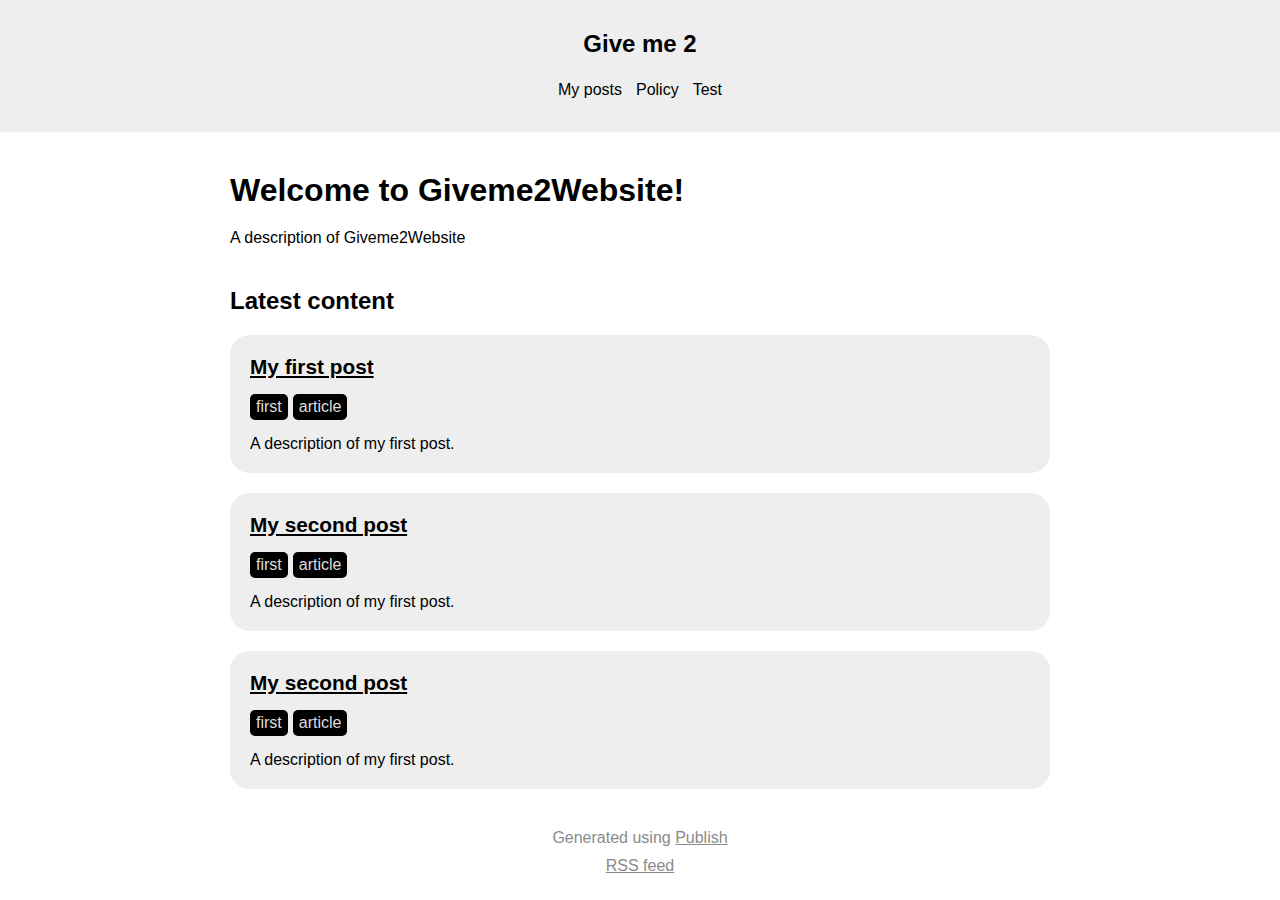
==== index.html @ d3bb1ab4 "Publish deploy 2020-11-22 15:29" ====
<!DOCTYPE html><html lang="en"><head><meta charset="UTF-8"/><meta name="og:site_name" content="Give me 2"/><link rel="canonical" href="https://amartinezmes.github.io/giveme2-website-public/"/><meta name="twitter:url" content="https://amartinezmes.github.io/giveme2-website-public/"/><meta name="og:url" content="https://amartinezmes.github.io/giveme2-website-public/"/><title>Welcome to Giveme2Website! | Give me 2</title><meta name="twitter:title" content="Welcome to Giveme2Website! | Give me 2"/><meta name="og:title" content="Welcome to Giveme2Website! | Give me 2"/><meta name="description" content="A description of Giveme2Website"/><meta name="twitter:description" content="A description of Giveme2Website"/><meta name="og:description" content="A description of Giveme2Website"/><meta name="twitter:card" content="summary"/><link rel="stylesheet" href="/styles.css" type="text/css"/><meta name="viewport" content="width=device-width, initial-scale=1.0"/><link rel="shortcut icon" href="/images/favicon.png" type="image/png"/><link rel="alternate" href="/feed.rss" type="application/rss+xml" title="Subscribe to Give me 2"/></head><body><header><div class="wrapper"><a class="site-name" href="/">Give me 2</a><nav><ul><li><a href="/posts">My posts</a></li><li><a href="/policy">Policy</a></li><li><a href="/test">Test</a></li></ul></nav></div></header><div class="wrapper"><h1>Welcome to Giveme2Website!</h1><p class="description">A description of Giveme2Website</p><h2>Latest content</h2><ul class="item-list"><li><article><h1><a href="/posts/first-post">My first post</a></h1><ul class="tag-list"><li><a href="/tags/first">first</a></li><li><a href="/tags/article">article</a></li></ul><p>A description of my first post.</p></article></li><li><article><h1><a href="/posts/second-post">My second post</a></h1><ul class="tag-list"><li><a href="/tags/first">first</a></li><li><a href="/tags/article">article</a></li></ul><p>A description of my first post.</p></article></li><li><article><h1><a href="/policy/third-post">My second post</a></h1><ul class="tag-list"><li><a href="/tags/first">first</a></li><li><a href="/tags/article">article</a></li></ul><p>A description of my first post.</p></article></li></ul></div><footer><p>Generated using <a href="https://github.com/johnsundell/publish">Publish</a></p><p><a href="/feed.rss">RSS feed</a></p></footer></body></html>
---- styles.css ----
/**
*  Publish Foundation theme
*  Copyright (c) John Sundell 2019
*  MIT license, see LICENSE file for details
*/

* {
    margin: 0;
    padding: 0;
    box-sizing: border-box;
}

body {
    background: #fff;
    color: #000;
    font-family: Helvetica, Arial;
    text-align: center;
}

.wrapper {
    max-width: 900px;
    margin-left: auto;
    margin-right: auto;
    padding: 40px;
    text-align: left;
}

header {
    background-color: #eee;
}

header .wrapper {
    padding-top: 30px;
    padding-bottom: 30px;
    text-align: center;
}

header a {
    text-decoration: none;
}

header .site-name {
    font-size: 1.5em;
    color: #000;
    font-weight: bold;
}

nav {
    margin-top: 20px;
}

nav li {
    display: inline-block;
    margin: 0 7px;
    line-height: 1.5em;
}

nav li a.selected {
    text-decoration: underline;
}

h1 {
    margin-bottom: 20px;
    font-size: 2em;
}

h2 {
    margin: 20px 0;
}

p {
    margin-bottom: 10px;
}

a {
    color: inherit;
}

.description {
    margin-bottom: 40px;
}

.item-list > li {
    display: block;
    padding: 20px;
    border-radius: 20px;
    background-color: #eee;
    margin-bottom: 20px;
}

.item-list > li:last-child {
    margin-bottom: 0;
}

.item-list h1 {
    margin-bottom: 15px;
    font-size: 1.3em;
}

.item-list p {
    margin-bottom: 0;
}

.tag-list {
    margin-bottom: 15px;
}

.tag-list li,
.tag {
    display: inline-block;
    background-color: #000;
    color: #ddd;
    padding: 4px 6px;
    border-radius: 5px;
    margin-right: 5px;
}

.tag-list a,
.tag a {
    text-decoration: none;
}

.item-page .tag-list {
    display: inline-block;
}

.content {
    margin-bottom: 40px;
}

.browse-all {
    display: block;
    margin-bottom: 30px;
}

.all-tags li {
    font-size: 1.4em;
    margin-right: 10px;
    padding: 6px 10px;
}

footer {
    color: #8a8a8a;
}

@media (prefers-color-scheme: dark) {
    body {
        background-color: #222;
    }

    body,
    header .site-name {
        color: #ddd;
    }

    .item-list > li {
        background-color: #333;
    }

    header {
        background-color: #000;
    }
}

@media(max-width: 600px) {
    .wrapper {
        padding: 40px 20px;
    }
}
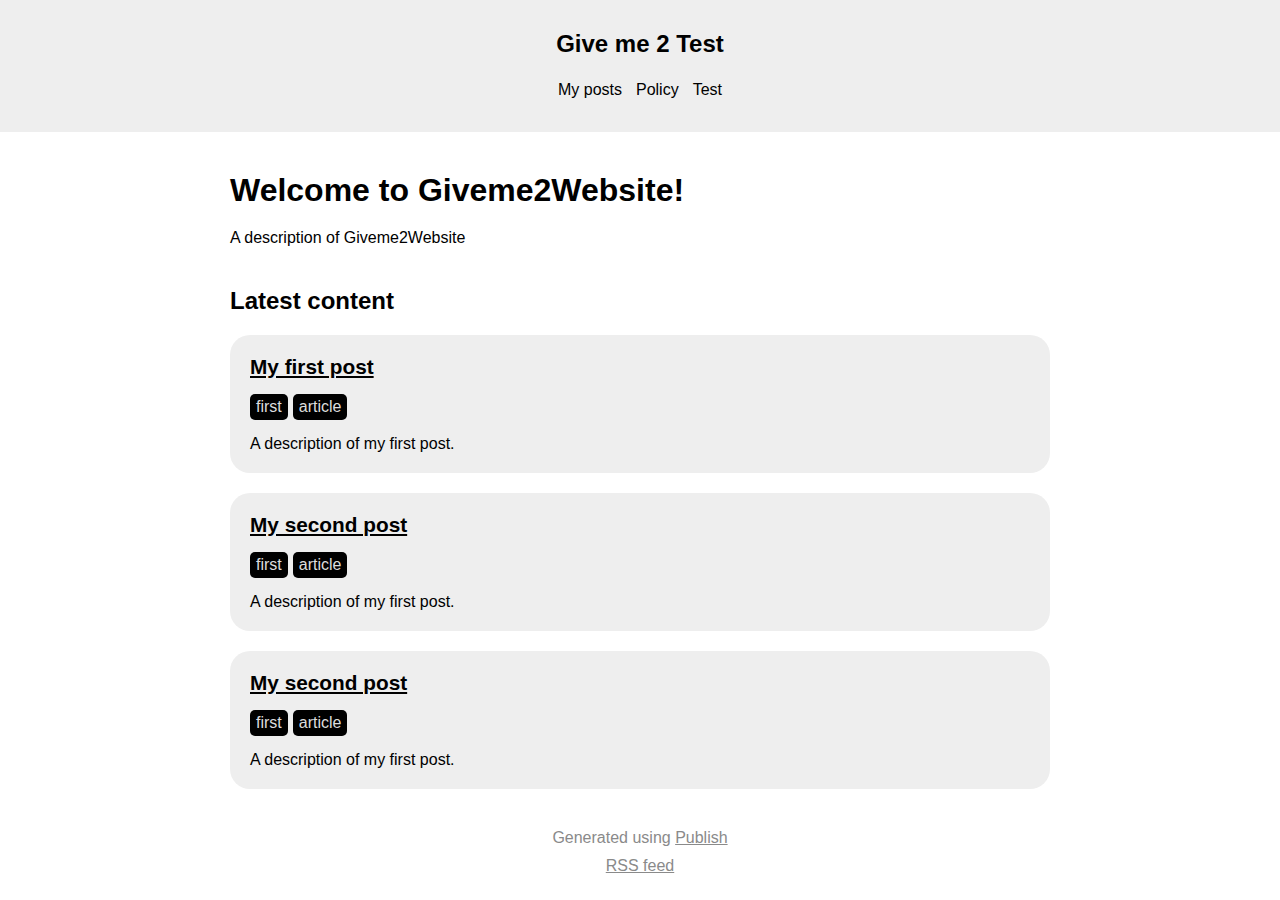
==== commit 03ad72dc: "Publish deploy 2020-11-22 15:52" ====
--- a/index.html
+++ b/index.html
@@ -1 +1 @@
-<!DOCTYPE html><html lang="en"><head><meta charset="UTF-8"/><meta name="og:site_name" content="Give me 2"/><link rel="canonical" href="https://amartinezmes.github.io/giveme2-website-public/"/><meta name="twitter:url" content="https://amartinezmes.github.io/giveme2-website-public/"/><meta name="og:url" content="https://amartinezmes.github.io/giveme2-website-public/"/><title>Welcome to Giveme2Website! | Give me 2</title><meta name="twitter:title" content="Welcome to Giveme2Website! | Give me 2"/><meta name="og:title" content="Welcome to Giveme2Website! | Give me 2"/><meta name="description" content="A description of Giveme2Website"/><meta name="twitter:description" content="A description of Giveme2Website"/><meta name="og:description" content="A description of Giveme2Website"/><meta name="twitter:card" content="summary"/><link rel="stylesheet" href="/styles.css" type="text/css"/><meta name="viewport" content="width=device-width, initial-scale=1.0"/><link rel="shortcut icon" href="/images/favicon.png" type="image/png"/><link rel="alternate" href="/feed.rss" type="application/rss+xml" title="Subscribe to Give me 2"/></head><body><header><div class="wrapper"><a class="site-name" href="/">Give me 2</a><nav><ul><li><a href="/posts">My posts</a></li><li><a href="/policy">Policy</a></li><li><a href="/test">Test</a></li></ul></nav></div></header><div class="wrapper"><h1>Welcome to Giveme2Website!</h1><p class="description">A description of Giveme2Website</p><h2>Latest content</h2><ul class="item-list"><li><article><h1><a href="/posts/first-post">My first post</a></h1><ul class="tag-list"><li><a href="/tags/first">first</a></li><li><a href="/tags/article">article</a></li></ul><p>A description of my first post.</p></article></li><li><article><h1><a href="/posts/second-post">My second post</a></h1><ul class="tag-list"><li><a href="/tags/first">first</a></li><li><a href="/tags/article">article</a></li></ul><p>A description of my first post.</p></article></li><li><article><h1><a href="/policy/third-post">My second post</a></h1><ul class="tag-list"><li><a href="/tags/first">first</a></li><li><a href="/tags/article">article</a></li></ul><p>A description of my first post.</p></article></li></ul></div><footer><p>Generated using <a href="https://github.com/johnsundell/publish">Publish</a></p><p><a href="/feed.rss">RSS feed</a></p></footer></body></html>+<!DOCTYPE html><html lang="en"><head><meta charset="UTF-8"/><meta name="og:site_name" content="Give me 2 Test"/><link rel="canonical" href="https://amartinezmes.github.io/giveme2-website-public/"/><meta name="twitter:url" content="https://amartinezmes.github.io/giveme2-website-public/"/><meta name="og:url" content="https://amartinezmes.github.io/giveme2-website-public/"/><title>Welcome to Giveme2Website! | Give me 2 Test</title><meta name="twitter:title" content="Welcome to Giveme2Website! | Give me 2 Test"/><meta name="og:title" content="Welcome to Giveme2Website! | Give me 2 Test"/><meta name="description" content="A description of Giveme2Website"/><meta name="twitter:description" content="A description of Giveme2Website"/><meta name="og:description" content="A description of Giveme2Website"/><meta name="twitter:card" content="summary"/><link rel="stylesheet" href="/styles.css" type="text/css"/><meta name="viewport" content="width=device-width, initial-scale=1.0"/><link rel="shortcut icon" href="/images/favicon.png" type="image/png"/><link rel="alternate" href="/feed.rss" type="application/rss+xml" title="Subscribe to Give me 2 Test"/></head><body><header><div class="wrapper"><a class="site-name" href="/">Give me 2 Test</a><nav><ul><li><a href="/posts">My posts</a></li><li><a href="/policy">Policy</a></li><li><a href="/test">Test</a></li></ul></nav></div></header><div class="wrapper"><h1>Welcome to Giveme2Website!</h1><p class="description">A description of Giveme2Website</p><h2>Latest content</h2><ul class="item-list"><li><article><h1><a href="/posts/first-post">My first post</a></h1><ul class="tag-list"><li><a href="/tags/first">first</a></li><li><a href="/tags/article">article</a></li></ul><p>A description of my first post.</p></article></li><li><article><h1><a href="/posts/second-post">My second post</a></h1><ul class="tag-list"><li><a href="/tags/first">first</a></li><li><a href="/tags/article">article</a></li></ul><p>A description of my first post.</p></article></li><li><article><h1><a href="/policy/third-post">My second post</a></h1><ul class="tag-list"><li><a href="/tags/first">first</a></li><li><a href="/tags/article">article</a></li></ul><p>A description of my first post.</p></article></li></ul></div><footer><p>Generated using <a href="https://github.com/johnsundell/publish">Publish</a></p><p><a href="/feed.rss">RSS feed</a></p></footer></body></html>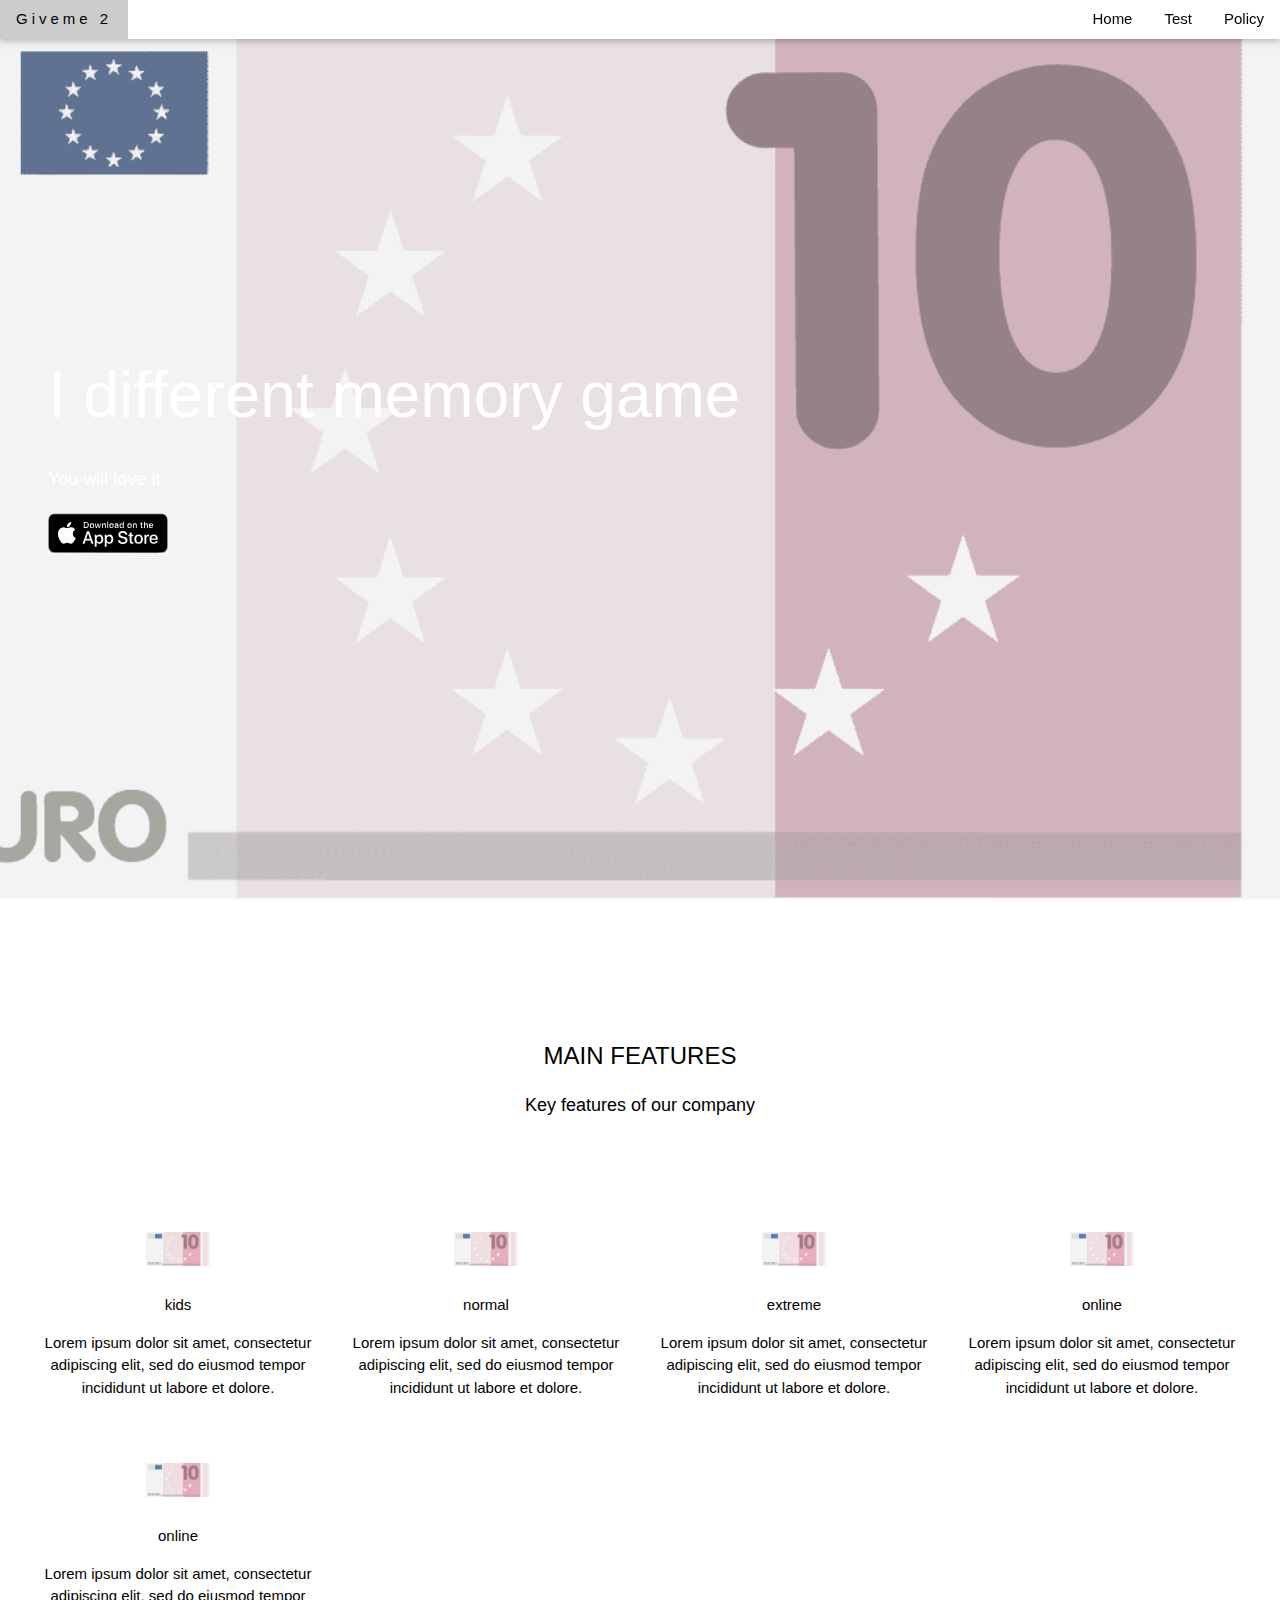
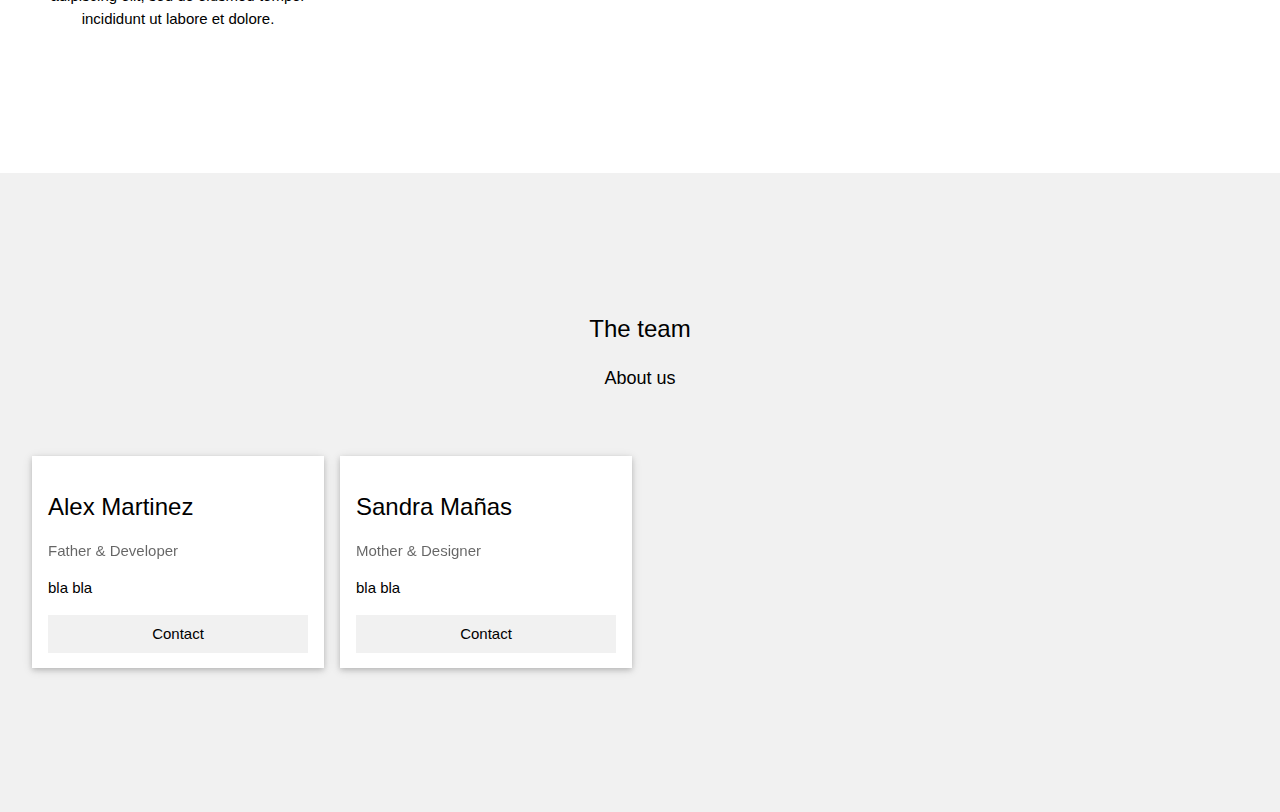
==== commit 7dbc9a2f: "Publish deploy 2021-02-10 21:54" ====
--- a/index.html
+++ b/index.html
@@ -1 +1,24 @@
-<!DOCTYPE html><html lang="en"><head><meta charset="UTF-8"/><meta name="og:site_name" content="Give me 2 Test"/><link rel="canonical" href="https://amartinezmes.github.io/giveme2-website-public/"/><meta name="twitter:url" content="https://amartinezmes.github.io/giveme2-website-public/"/><meta name="og:url" content="https://amartinezmes.github.io/giveme2-website-public/"/><title>Welcome to Giveme2Website! | Give me 2 Test</title><meta name="twitter:title" content="Welcome to Giveme2Website! | Give me 2 Test"/><meta name="og:title" content="Welcome to Giveme2Website! | Give me 2 Test"/><meta name="description" content="A description of Giveme2Website"/><meta name="twitter:description" content="A description of Giveme2Website"/><meta name="og:description" content="A description of Giveme2Website"/><meta name="twitter:card" content="summary"/><link rel="stylesheet" href="/styles.css" type="text/css"/><meta name="viewport" content="width=device-width, initial-scale=1.0"/><link rel="shortcut icon" href="/images/favicon.png" type="image/png"/><link rel="alternate" href="/feed.rss" type="application/rss+xml" title="Subscribe to Give me 2 Test"/></head><body><header><div class="wrapper"><a class="site-name" href="/">Give me 2 Test</a><nav><ul><li><a href="/posts">My posts</a></li><li><a href="/policy">Policy</a></li><li><a href="/test">Test</a></li></ul></nav></div></header><div class="wrapper"><h1>Welcome to Giveme2Website!</h1><p class="description">A description of Giveme2Website</p><h2>Latest content</h2><ul class="item-list"><li><article><h1><a href="/posts/first-post">My first post</a></h1><ul class="tag-list"><li><a href="/tags/first">first</a></li><li><a href="/tags/article">article</a></li></ul><p>A description of my first post.</p></article></li><li><article><h1><a href="/posts/second-post">My second post</a></h1><ul class="tag-list"><li><a href="/tags/first">first</a></li><li><a href="/tags/article">article</a></li></ul><p>A description of my first post.</p></article></li><li><article><h1><a href="/policy/third-post">My second post</a></h1><ul class="tag-list"><li><a href="/tags/first">first</a></li><li><a href="/tags/article">article</a></li></ul><p>A description of my first post.</p></article></li></ul></div><footer><p>Generated using <a href="https://github.com/johnsundell/publish">Publish</a></p><p><a href="/feed.rss">RSS feed</a></p></footer></body></html>+<!DOCTYPE html><html lang="en"><head><meta charset="UTF-8"/><meta name="og:site_name" content="Giveme 2"/><link rel="canonical" href="www.giveme2game.com"/><meta name="twitter:url" content="www.giveme2game.com"/><meta name="og:url" content="www.giveme2game.com"/><title>Welcome to Giveme2Website! | Giveme 2</title><meta name="twitter:title" content="Welcome to Giveme2Website! | Giveme 2"/><meta name="og:title" content="Welcome to Giveme2Website! | Giveme 2"/><meta name="description" content="A description of Giveme2Website"/><meta name="twitter:description" content="A description of Giveme2Website"/><meta name="og:description" content="A description of Giveme2Website"/><meta name="twitter:card" content="summary"/><link rel="stylesheet" href="/styles.css" type="text/css"/><meta name="viewport" content="width=device-width, initial-scale=1.0"/><link rel="shortcut icon" href="/images/favicon.png" type="image/png"/><link rel="alternate" href="/feed.rss" type="application/rss+xml" title="Subscribe to Giveme 2"/></head><body><div class="w3-top"><div class="w3-bar w3-white w3-card" id="myNavbar"><a class="w3-bar-item w3-button w3-wide" href="/">Giveme 2</a><div class="w3-right w3-hide-small"><a class="w3-bar-item w3-button" href="/home">Home</a><a class="w3-bar-item w3-button" href="/test">Test</a><a class="w3-bar-item w3-button" href="/policy">Policy</a></div><a class="w3-bar-item w3-button w3-right w3-hide-large w3-hide-medium" href="javascript:void(0)" onclick="w3_open()"><img src="/BILLETE_10.png" width="64"/></a></div></div><nav class="w3-sidebar w3-bar-block w3-black w3-card w3-animate-left w3-hide-medium w3-hide-large" id="mySidebar" style="display: none;"><a class="w3-bar-item w3-button w3-large w3-padding-16" href="javascript:void(0)" onclick="w3_close()">Close ×</a><a class="w3-bar-item w3-button" href="/home" onclick="w3_close()">Home</a><a class="w3-bar-item w3-button" href="/test" onclick="w3_close()">Test</a><a class="w3-bar-item w3-button" href="/policy" onclick="w3_close()">Policy</a></nav><!DOCTYPE html><html><body><header class="bgimg-1 w3-display-container w3-grayscale-min" id="home"><div class="w3-display-left w3-text-white" style="padding:48px"><span class="w3-jumbo w3-hide-small">I different memory game</span><br/><span class="w3-xxlarge w3-hide-large w3-hide-medium">I different memory game</span><br/><span class="w3-large">You will love it</span><br/><div style="padding-top:20px"><a href="https://apps.apple.com/us/app/giveme2/id1324286878"><img src="/AppStore.svg"/></a></div></div></header><div class="w3-container" id="about" style="padding:128px 16px"><h3 class="w3-center">MAIN FEATURES</h3><p class="w3-center w3-large">Key features of our company</p><div class="w3-row-padding w3-center" style="margin-top:64px"><div class="w3-quarter"><img src="/BILLETE_10.png" width="64"/><i class="fa w3-margin-bottom w3-jumbo"></i><p class="large">kids</p><p>Lorem ipsum dolor sit amet, consectetur adipiscing elit, sed do eiusmod tempor incididunt ut labore et dolore.</p></div><div class="w3-quarter"><img src="/BILLETE_10.png" width="64"/><i class="fa w3-margin-bottom w3-jumbo"></i><p class="large">normal</p><p>Lorem ipsum dolor sit amet, consectetur adipiscing elit, sed do eiusmod tempor incididunt ut labore et dolore.</p></div><div class="w3-quarter"><img src="/BILLETE_10.png" width="64"/><i class="fa w3-margin-bottom w3-jumbo"></i><p class="large">extreme</p><p>Lorem ipsum dolor sit amet, consectetur adipiscing elit, sed do eiusmod tempor incididunt ut labore et dolore.</p></div><div class="w3-quarter"><img src="/BILLETE_10.png" width="64"/><i class="fa w3-margin-bottom w3-jumbo"></i><p class="large">online</p><p>Lorem ipsum dolor sit amet, consectetur adipiscing elit, sed do eiusmod tempor incididunt ut labore et dolore.</p></div><div class="w3-quarter"><img src="/BILLETE_10.png" width="64"/><i class="fa w3-margin-bottom w3-jumbo"></i><p class="large">online</p><p>Lorem ipsum dolor sit amet, consectetur adipiscing elit, sed do eiusmod tempor incididunt ut labore et dolore.</p></div></div></div><div class="w3-container w3-light-grey" id="team" style="padding:128px 16px"><h3 class="w3-center">The team</h3><p class="w3-center w3-large">About us</p><div class="w3-row-padding" style="margin-top:64px"><div class="w3-col l3 m6 w3-margin-bottom"><div class="w3-card" style="background-color: white"><img/><div class="w3-container"><h3>Alex Martinez</h3><p class="w3-opacity">Father &amp; Developer</p><p>bla bla</p><p><button class="w3-button w3-light-grey w3-block"><i class="fa fa-envelope"></i>Contact</button></p></div></div></div><div class="w3-col l3 m6 w3-margin-bottom"><div class="w3-card" style="background-color: white"><img/><div class="w3-container"><h3>Sandra Mañas</h3><p class="w3-opacity">Mother &amp; Designer</p><p>bla bla</p><p><button class="w3-button w3-light-grey w3-block"><i class="fa fa-envelope"></i>Contact</button></p></div></div></div></div></div></body></html><script>// Modal Image Gallery
+function onClick(element) {
+  document.getElementById("img01").src = element.src;
+  document.getElementById("modal01").style.display = "block";
+  var captionText = document.getElementById("caption");
+  captionText.innerHTML = element.alt;
+}
+
+
+// Toggle between showing and hiding the sidebar when clicking the menu icon
+var mySidebar = document.getElementById("mySidebar");
+
+function w3_open() {
+  if (mySidebar.style.display === 'block') {
+    mySidebar.style.display = 'none';
+  } else {
+    mySidebar.style.display = 'block';
+  }
+}
+
+// Close the sidebar with the close button
+function w3_close() {
+    mySidebar.style.display = "none";
+}</script></body></html>--- a/styles.css
+++ b/styles.css
@@ -1,169 +1,252 @@
-/**
-*  Publish Foundation theme
-*  Copyright (c) John Sundell 2019
-*  MIT license, see LICENSE file for details
-*/
-
-* {
-    margin: 0;
-    padding: 0;
-    box-sizing: border-box;
+﻿/* W3.CSS 4.14 November 2020 by Jan Egil and Borge Refsnes */
+body,h1,h2,h3,h4,h5,h6 {font-family: "Raleway", sans-serif}
+
+body, html {
+    height: 100%;
+    line-height: 1.8;
 }
 
-body {
-    background: #fff;
-    color: #000;
-    font-family: Helvetica, Arial;
-    text-align: center;
+.bgimg-1 {
+    background-position: center;
+    background-size: cover;
+    background-image: url("/BILLETE_10.png");
+    min-height: 100%;
 }
 
-.wrapper {
-    max-width: 900px;
-    margin-left: auto;
-    margin-right: auto;
-    padding: 40px;
-    text-align: left;
+.w3-bar .w3-button {
+    padding: 16px;
 }
 
-header {
-    background-color: #eee;
-}
-
-header .wrapper {
-    padding-top: 30px;
-    padding-bottom: 30px;
-    text-align: center;
-}
-
-header a {
-    text-decoration: none;
-}
-
-header .site-name {
-    font-size: 1.5em;
-    color: #000;
-    font-weight: bold;
-}
-
-nav {
-    margin-top: 20px;
-}
-
-nav li {
-    display: inline-block;
-    margin: 0 7px;
-    line-height: 1.5em;
-}
-
-nav li a.selected {
-    text-decoration: underline;
-}
-
-h1 {
-    margin-bottom: 20px;
-    font-size: 2em;
-}
-
-h2 {
-    margin: 20px 0;
-}
-
-p {
-    margin-bottom: 10px;
-}
-
-a {
-    color: inherit;
-}
-
-.description {
-    margin-bottom: 40px;
-}
-
-.item-list > li {
-    display: block;
-    padding: 20px;
-    border-radius: 20px;
-    background-color: #eee;
-    margin-bottom: 20px;
-}
-
-.item-list > li:last-child {
-    margin-bottom: 0;
-}
-
-.item-list h1 {
-    margin-bottom: 15px;
-    font-size: 1.3em;
-}
-
-.item-list p {
-    margin-bottom: 0;
-}
-
-.tag-list {
-    margin-bottom: 15px;
-}
-
-.tag-list li,
-.tag {
-    display: inline-block;
-    background-color: #000;
-    color: #ddd;
-    padding: 4px 6px;
-    border-radius: 5px;
-    margin-right: 5px;
-}
-
-.tag-list a,
-.tag a {
-    text-decoration: none;
-}
-
-.item-page .tag-list {
-    display: inline-block;
-}
-
-.content {
-    margin-bottom: 40px;
-}
-
-.browse-all {
-    display: block;
-    margin-bottom: 30px;
-}
-
-.all-tags li {
-    font-size: 1.4em;
-    margin-right: 10px;
-    padding: 6px 10px;
-}
-
-footer {
-    color: #8a8a8a;
-}
-
-@media (prefers-color-scheme: dark) {
-    body {
-        background-color: #222;
-    }
-
-    body,
-    header .site-name {
-        color: #ddd;
-    }
-
-    .item-list > li {
-        background-color: #333;
-    }
-
-    header {
-        background-color: #000;
-    }
-}
-
-@media(max-width: 600px) {
-    .wrapper {
-        padding: 40px 20px;
-    }
-}
+html{box-sizing:border-box}*,*:before,*:after{box-sizing:inherit}
+/* Extract from normalize.css by Nicolas Gallagher and Jonathan Neal git.io/normalize */
+html{-ms-text-size-adjust:100%;-webkit-text-size-adjust:100%}body{margin:0}
+article,aside,details,figcaption,figure,footer,header,main,menu,nav,section{display:block}summary{display:list-item}
+audio,canvas,progress,video{display:inline-block}progress{vertical-align:baseline}
+audio:not([controls]){display:none;height:0}[hidden],template{display:none}
+a{background-color:transparent}a:active,a:hover{outline-width:0}
+abbr[title]{border-bottom:none;text-decoration:underline;text-decoration:underline dotted}
+b,strong{font-weight:bolder}dfn{font-style:italic}mark{background:#ff0;color:#000}
+small{font-size:80%}sub,sup{font-size:75%;line-height:0;position:relative;vertical-align:baseline}
+sub{bottom:-0.25em}sup{top:-0.5em}figure{margin:1em 40px}img{border-style:none}
+code,kbd,pre,samp{font-family:monospace,monospace;font-size:1em}hr{box-sizing:content-box;height:0;overflow:visible}
+button,input,select,textarea,optgroup{font:inherit;margin:0}optgroup{font-weight:bold}
+button,input{overflow:visible}button,select{text-transform:none}
+button,[type=button],[type=reset],[type=submit]{-webkit-appearance:button}
+button::-moz-focus-inner,[type=button]::-moz-focus-inner,[type=reset]::-moz-focus-inner,[type=submit]::-moz-focus-inner{border-style:none;padding:0}
+button:-moz-focusring,[type=button]:-moz-focusring,[type=reset]:-moz-focusring,[type=submit]:-moz-focusring{outline:1px dotted ButtonText}
+fieldset{border:1px solid #c0c0c0;margin:0 2px;padding:.35em .625em .75em}
+legend{color:inherit;display:table;max-width:100%;padding:0;white-space:normal}textarea{overflow:auto}
+[type=checkbox],[type=radio]{padding:0}
+[type=number]::-webkit-inner-spin-button,[type=number]::-webkit-outer-spin-button{height:auto}
+[type=search]{-webkit-appearance:textfield;outline-offset:-2px}
+[type=search]::-webkit-search-decoration{-webkit-appearance:none}
+::-webkit-file-upload-button{-webkit-appearance:button;font:inherit}
+/* End extract */
+html,body{font-family:Verdana,sans-serif;font-size:15px;line-height:1.5}html{overflow-x:hidden}
+h1{font-size:36px}h2{font-size:30px}h3{font-size:24px}h4{font-size:20px}h5{font-size:18px}h6{font-size:16px}.w3-serif{font-family:serif}
+h1,h2,h3,h4,h5,h6{font-family:"Segoe UI",Arial,sans-serif;font-weight:400;margin:10px 0}.w3-wide{letter-spacing:4px}
+hr{border:0;border-top:1px solid #eee;margin:20px 0}
+.w3-image{max-width:100%;height:auto}img{vertical-align:middle}a{color:inherit}
+.w3-table,.w3-table-all{border-collapse:collapse;border-spacing:0;width:100%;display:table}.w3-table-all{border:1px solid #ccc}
+.w3-bordered tr,.w3-table-all tr{border-bottom:1px solid #ddd}.w3-striped tbody tr:nth-child(even){background-color:#f1f1f1}
+.w3-table-all tr:nth-child(odd){background-color:#fff}.w3-table-all tr:nth-child(even){background-color:#f1f1f1}
+.w3-hoverable tbody tr:hover,.w3-ul.w3-hoverable li:hover{background-color:#ccc}.w3-centered tr th,.w3-centered tr td{text-align:center}
+.w3-table td,.w3-table th,.w3-table-all td,.w3-table-all th{padding:8px 8px;display:table-cell;text-align:left;vertical-align:top}
+.w3-table th:first-child,.w3-table td:first-child,.w3-table-all th:first-child,.w3-table-all td:first-child{padding-left:16px}
+.w3-btn,.w3-button{border:none;display:inline-block;padding:8px 16px;vertical-align:middle;overflow:hidden;text-decoration:none;color:inherit;background-color:inherit;text-align:center;cursor:pointer;white-space:nowrap}
+.w3-btn:hover{box-shadow:0 8px 16px 0 rgba(0,0,0,0.2),0 6px 20px 0 rgba(0,0,0,0.19)}
+.w3-btn,.w3-button{-webkit-touch-callout:none;-webkit-user-select:none;-khtml-user-select:none;-moz-user-select:none;-ms-user-select:none;user-select:none}   
+.w3-disabled,.w3-btn:disabled,.w3-button:disabled{cursor:not-allowed;opacity:0.3}.w3-disabled *,:disabled *{pointer-events:none}
+.w3-btn.w3-disabled:hover,.w3-btn:disabled:hover{box-shadow:none}
+.w3-badge,.w3-tag{background-color:#000;color:#fff;display:inline-block;padding-left:8px;padding-right:8px;text-align:center}.w3-badge{border-radius:50%}
+.w3-ul{list-style-type:none;padding:0;margin:0}.w3-ul li{padding:8px 16px;border-bottom:1px solid #ddd}.w3-ul li:last-child{border-bottom:none}
+.w3-tooltip,.w3-display-container{position:relative}.w3-tooltip .w3-text{display:none}.w3-tooltip:hover .w3-text{display:inline-block}
+.w3-ripple:active{opacity:0.5}.w3-ripple{transition:opacity 0s}
+.w3-input{padding:8px;display:block;border:none;border-bottom:1px solid #ccc;width:100%}
+.w3-select{padding:9px 0;width:100%;border:none;border-bottom:1px solid #ccc}
+.w3-dropdown-click,.w3-dropdown-hover{position:relative;display:inline-block;cursor:pointer}
+.w3-dropdown-hover:hover .w3-dropdown-content{display:block}
+.w3-dropdown-hover:first-child,.w3-dropdown-click:hover{background-color:#ccc;color:#000}
+.w3-dropdown-hover:hover > .w3-button:first-child,.w3-dropdown-click:hover > .w3-button:first-child{background-color:#ccc;color:#000}
+.w3-dropdown-content{cursor:auto;color:#000;background-color:#fff;display:none;position:absolute;min-width:160px;margin:0;padding:0;z-index:1}
+.w3-check,.w3-radio{width:24px;height:24px;position:relative;top:6px}
+.w3-sidebar{height:100%;width:200px;background-color:#fff;position:fixed!important;z-index:1;overflow:auto}
+.w3-bar-block .w3-dropdown-hover,.w3-bar-block .w3-dropdown-click{width:100%}
+.w3-bar-block .w3-dropdown-hover .w3-dropdown-content,.w3-bar-block .w3-dropdown-click .w3-dropdown-content{min-width:100%}
+.w3-bar-block .w3-dropdown-hover .w3-button,.w3-bar-block .w3-dropdown-click .w3-button{width:100%;text-align:left;padding:8px 16px}
+.w3-main,#main{transition:margin-left .4s}
+.w3-modal{z-index:3;display:none;padding-top:100px;position:fixed;left:0;top:0;width:100%;height:100%;overflow:auto;background-color:rgb(0,0,0);background-color:rgba(0,0,0,0.4)}
+.w3-modal-content{margin:auto;background-color:#fff;position:relative;padding:0;outline:0;width:600px}
+.w3-bar{width:100%;overflow:hidden}.w3-center .w3-bar{display:inline-block;width:auto}
+.w3-bar .w3-bar-item{padding:8px 16px;float:left;width:auto;border:none;display:block;outline:0}
+.w3-bar .w3-dropdown-hover,.w3-bar .w3-dropdown-click{position:static;float:left}
+.w3-bar .w3-button{white-space:normal}
+.w3-bar-block .w3-bar-item{width:100%;display:block;padding:8px 16px;text-align:left;border:none;white-space:normal;float:none;outline:0}
+.w3-bar-block.w3-center .w3-bar-item{text-align:center}.w3-block{display:block;width:100%}
+.w3-responsive{display:block;overflow-x:auto}
+.w3-container:after,.w3-container:before,.w3-panel:after,.w3-panel:before,.w3-row:after,.w3-row:before,.w3-row-padding:after,.w3-row-padding:before,
+.w3-cell-row:before,.w3-cell-row:after,.w3-clear:after,.w3-clear:before,.w3-bar:before,.w3-bar:after{content:"";display:table;clear:both}
+.w3-col,.w3-half,.w3-third,.w3-twothird,.w3-threequarter,.w3-quarter{float:left;width:100%}
+.w3-col.s1{width:8.33333%}.w3-col.s2{width:16.66666%}.w3-col.s3{width:24.99999%}.w3-col.s4{width:33.33333%}
+.w3-col.s5{width:41.66666%}.w3-col.s6{width:49.99999%}.w3-col.s7{width:58.33333%}.w3-col.s8{width:66.66666%}
+.w3-col.s9{width:74.99999%}.w3-col.s10{width:83.33333%}.w3-col.s11{width:91.66666%}.w3-col.s12{width:99.99999%}
+@media (min-width:601px){.w3-col.m1{width:8.33333%}.w3-col.m2{width:16.66666%}.w3-col.m3,.w3-quarter{width:24.99999%}.w3-col.m4,.w3-third{width:33.33333%}
+.w3-col.m5{width:41.66666%}.w3-col.m6,.w3-half{width:49.99999%}.w3-col.m7{width:58.33333%}.w3-col.m8,.w3-twothird{width:66.66666%}
+.w3-col.m9,.w3-threequarter{width:74.99999%}.w3-col.m10{width:83.33333%}.w3-col.m11{width:91.66666%}.w3-col.m12{width:99.99999%}}
+@media (min-width:993px){.w3-col.l1{width:8.33333%}.w3-col.l2{width:16.66666%}.w3-col.l3{width:24.99999%}.w3-col.l4{width:33.33333%}
+.w3-col.l5{width:41.66666%}.w3-col.l6{width:49.99999%}.w3-col.l7{width:58.33333%}.w3-col.l8{width:66.66666%}
+.w3-col.l9{width:74.99999%}.w3-col.l10{width:83.33333%}.w3-col.l11{width:91.66666%}.w3-col.l12{width:99.99999%}}
+.w3-rest{overflow:hidden}.w3-stretch{margin-left:-16px;margin-right:-16px}
+.w3-content,.w3-auto{margin-left:auto;margin-right:auto}.w3-content{max-width:980px}.w3-auto{max-width:1140px}
+.w3-cell-row{display:table;width:100%}.w3-cell{display:table-cell}
+.w3-cell-top{vertical-align:top}.w3-cell-middle{vertical-align:middle}.w3-cell-bottom{vertical-align:bottom}
+.w3-hide{display:none!important}.w3-show-block,.w3-show{display:block!important}.w3-show-inline-block{display:inline-block!important}
+@media (max-width:1205px){.w3-auto{max-width:95%}}
+@media (max-width:600px){.w3-modal-content{margin:0 10px;width:auto!important}.w3-modal{padding-top:30px}
+.w3-dropdown-hover.w3-mobile .w3-dropdown-content,.w3-dropdown-click.w3-mobile .w3-dropdown-content{position:relative}	
+.w3-hide-small{display:none!important}.w3-mobile{display:block;width:100%!important}.w3-bar-item.w3-mobile,.w3-dropdown-hover.w3-mobile,.w3-dropdown-click.w3-mobile{text-align:center}
+.w3-dropdown-hover.w3-mobile,.w3-dropdown-hover.w3-mobile .w3-btn,.w3-dropdown-hover.w3-mobile .w3-button,.w3-dropdown-click.w3-mobile,.w3-dropdown-click.w3-mobile .w3-btn,.w3-dropdown-click.w3-mobile .w3-button{width:100%}}
+@media (max-width:768px){.w3-modal-content{width:500px}.w3-modal{padding-top:50px}}
+@media (min-width:993px){.w3-modal-content{width:900px}.w3-hide-large{display:none!important}.w3-sidebar.w3-collapse{display:block!important}}
+@media (max-width:992px) and (min-width:601px){.w3-hide-medium{display:none!important}}
+@media (max-width:992px){.w3-sidebar.w3-collapse{display:none}.w3-main{margin-left:0!important;margin-right:0!important}.w3-auto{max-width:100%}}
+.w3-top,.w3-bottom{position:fixed;width:100%;z-index:1}.w3-top{top:0}.w3-bottom{bottom:0}
+.w3-overlay{position:fixed;display:none;width:100%;height:100%;top:0;left:0;right:0;bottom:0;background-color:rgba(0,0,0,0.5);z-index:2}
+.w3-display-topleft{position:absolute;left:0;top:0}.w3-display-topright{position:absolute;right:0;top:0}
+.w3-display-bottomleft{position:absolute;left:0;bottom:0}.w3-display-bottomright{position:absolute;right:0;bottom:0}
+.w3-display-middle{position:absolute;top:50%;left:50%;transform:translate(-50%,-50%);-ms-transform:translate(-50%,-50%)}
+.w3-display-left{position:absolute;top:50%;left:0%;transform:translate(0%,-50%);-ms-transform:translate(-0%,-50%)}
+.w3-display-right{position:absolute;top:50%;right:0%;transform:translate(0%,-50%);-ms-transform:translate(0%,-50%)}
+.w3-display-topmiddle{position:absolute;left:50%;top:0;transform:translate(-50%,0%);-ms-transform:translate(-50%,0%)}
+.w3-display-bottommiddle{position:absolute;left:50%;bottom:0;transform:translate(-50%,0%);-ms-transform:translate(-50%,0%)}
+.w3-display-container:hover .w3-display-hover{display:block}.w3-display-container:hover span.w3-display-hover{display:inline-block}.w3-display-hover{display:none}
+.w3-display-position{position:absolute}
+.w3-circle{border-radius:50%}
+.w3-round-small{border-radius:2px}.w3-round,.w3-round-medium{border-radius:4px}.w3-round-large{border-radius:8px}.w3-round-xlarge{border-radius:16px}.w3-round-xxlarge{border-radius:32px}
+.w3-row-padding,.w3-row-padding>.w3-half,.w3-row-padding>.w3-third,.w3-row-padding>.w3-twothird,.w3-row-padding>.w3-threequarter,.w3-row-padding>.w3-quarter,.w3-row-padding>.w3-col{padding:0 8px}
+.w3-container,.w3-panel{padding:0.01em 16px}.w3-panel{margin-top:16px;margin-bottom:16px}
+.w3-code,.w3-codespan{font-family:Consolas,"courier new";font-size:16px}
+.w3-code{width:auto;background-color:#fff;padding:8px 12px;border-left:4px solid #4CAF50;word-wrap:break-word}
+.w3-codespan{color:crimson;background-color:#f1f1f1;padding-left:4px;padding-right:4px;font-size:110%}
+.w3-card,.w3-card-2{box-shadow:0 2px 5px 0 rgba(0,0,0,0.16),0 2px 10px 0 rgba(0,0,0,0.12)}
+.w3-card-4,.w3-hover-shadow:hover{box-shadow:0 4px 10px 0 rgba(0,0,0,0.2),0 4px 20px 0 rgba(0,0,0,0.19)}
+.w3-spin{animation:w3-spin 2s infinite linear}@keyframes w3-spin{0%{transform:rotate(0deg)}100%{transform:rotate(359deg)}}
+.w3-animate-fading{animation:fading 10s infinite}@keyframes fading{0%{opacity:0}50%{opacity:1}100%{opacity:0}}
+.w3-animate-opacity{animation:opac 0.8s}@keyframes opac{from{opacity:0} to{opacity:1}}
+.w3-animate-top{position:relative;animation:animatetop 0.4s}@keyframes animatetop{from{top:-300px;opacity:0} to{top:0;opacity:1}}
+.w3-animate-left{position:relative;animation:animateleft 0.4s}@keyframes animateleft{from{left:-300px;opacity:0} to{left:0;opacity:1}}
+.w3-animate-right{position:relative;animation:animateright 0.4s}@keyframes animateright{from{right:-300px;opacity:0} to{right:0;opacity:1}}
+.w3-animate-bottom{position:relative;animation:animatebottom 0.4s}@keyframes animatebottom{from{bottom:-300px;opacity:0} to{bottom:0;opacity:1}}
+.w3-animate-zoom {animation:animatezoom 0.6s}@keyframes animatezoom{from{transform:scale(0)} to{transform:scale(1)}}
+.w3-animate-input{transition:width 0.4s ease-in-out}.w3-animate-input:focus{width:100%!important}
+.w3-opacity,.w3-hover-opacity:hover{opacity:0.60}.w3-opacity-off,.w3-hover-opacity-off:hover{opacity:1}
+.w3-opacity-max{opacity:0.25}.w3-opacity-min{opacity:0.75}
+.w3-greyscale-max,.w3-grayscale-max,.w3-hover-greyscale:hover,.w3-hover-grayscale:hover{filter:grayscale(100%)}
+.w3-greyscale,.w3-grayscale{filter:grayscale(75%)}.w3-greyscale-min,.w3-grayscale-min{filter:grayscale(50%)}
+.w3-sepia{filter:sepia(75%)}.w3-sepia-max,.w3-hover-sepia:hover{filter:sepia(100%)}.w3-sepia-min{filter:sepia(50%)}
+.w3-tiny{font-size:10px!important}.w3-small{font-size:12px!important}.w3-medium{font-size:15px!important}.w3-large{font-size:18px!important}
+.w3-xlarge{font-size:24px!important}.w3-xxlarge{font-size:36px!important}.w3-xxxlarge{font-size:48px!important}.w3-jumbo{font-size:64px!important}
+.w3-left-align{text-align:left!important}.w3-right-align{text-align:right!important}.w3-justify{text-align:justify!important}.w3-center{text-align:center!important}
+.w3-border-0{border:0!important}.w3-border{border:1px solid #ccc!important}
+.w3-border-top{border-top:1px solid #ccc!important}.w3-border-bottom{border-bottom:1px solid #ccc!important}
+.w3-border-left{border-left:1px solid #ccc!important}.w3-border-right{border-right:1px solid #ccc!important}
+.w3-topbar{border-top:6px solid #ccc!important}.w3-bottombar{border-bottom:6px solid #ccc!important}
+.w3-leftbar{border-left:6px solid #ccc!important}.w3-rightbar{border-right:6px solid #ccc!important}
+.w3-section,.w3-code{margin-top:16px!important;margin-bottom:16px!important}
+.w3-margin{margin:16px!important}.w3-margin-top{margin-top:16px!important}.w3-margin-bottom{margin-bottom:16px!important}
+.w3-margin-left{margin-left:16px!important}.w3-margin-right{margin-right:16px!important}
+.w3-padding-small{padding:4px 8px!important}.w3-padding{padding:8px 16px!important}.w3-padding-large{padding:12px 24px!important}
+.w3-padding-16{padding-top:16px!important;padding-bottom:16px!important}.w3-padding-24{padding-top:24px!important;padding-bottom:24px!important}
+.w3-padding-32{padding-top:32px!important;padding-bottom:32px!important}.w3-padding-48{padding-top:48px!important;padding-bottom:48px!important}
+.w3-padding-64{padding-top:64px!important;padding-bottom:64px!important}
+.w3-padding-top-64{padding-top:64px!important}.w3-padding-top-48{padding-top:48px!important}
+.w3-padding-top-32{padding-top:32px!important}.w3-padding-top-24{padding-top:24px!important}
+.w3-left{float:left!important}.w3-right{float:right!important}
+.w3-button:hover{color:#000!important;background-color:#ccc!important}
+.w3-transparent,.w3-hover-none:hover{background-color:transparent!important}
+.w3-hover-none:hover{box-shadow:none!important}
+/* Colors */
+.w3-amber,.w3-hover-amber:hover{color:#000!important;background-color:#ffc107!important}
+.w3-aqua,.w3-hover-aqua:hover{color:#000!important;background-color:#00ffff!important}
+.w3-blue,.w3-hover-blue:hover{color:#fff!important;background-color:#2196F3!important}
+.w3-light-blue,.w3-hover-light-blue:hover{color:#000!important;background-color:#87CEEB!important}
+.w3-brown,.w3-hover-brown:hover{color:#fff!important;background-color:#795548!important}
+.w3-cyan,.w3-hover-cyan:hover{color:#000!important;background-color:#00bcd4!important}
+.w3-blue-grey,.w3-hover-blue-grey:hover,.w3-blue-gray,.w3-hover-blue-gray:hover{color:#fff!important;background-color:#607d8b!important}
+.w3-green,.w3-hover-green:hover{color:#fff!important;background-color:#4CAF50!important}
+.w3-light-green,.w3-hover-light-green:hover{color:#000!important;background-color:#8bc34a!important}
+.w3-indigo,.w3-hover-indigo:hover{color:#fff!important;background-color:#3f51b5!important}
+.w3-khaki,.w3-hover-khaki:hover{color:#000!important;background-color:#f0e68c!important}
+.w3-lime,.w3-hover-lime:hover{color:#000!important;background-color:#cddc39!important}
+.w3-orange,.w3-hover-orange:hover{color:#000!important;background-color:#ff9800!important}
+.w3-deep-orange,.w3-hover-deep-orange:hover{color:#fff!important;background-color:#ff5722!important}
+.w3-pink,.w3-hover-pink:hover{color:#fff!important;background-color:#e91e63!important}
+.w3-purple,.w3-hover-purple:hover{color:#fff!important;background-color:#9c27b0!important}
+.w3-deep-purple,.w3-hover-deep-purple:hover{color:#fff!important;background-color:#673ab7!important}
+.w3-red,.w3-hover-red:hover{color:#fff!important;background-color:#f44336!important}
+.w3-sand,.w3-hover-sand:hover{color:#000!important;background-color:#fdf5e6!important}
+.w3-teal,.w3-hover-teal:hover{color:#fff!important;background-color:#009688!important}
+.w3-yellow,.w3-hover-yellow:hover{color:#000!important;background-color:#ffeb3b!important}
+.w3-white,.w3-hover-white:hover{color:#000!important;background-color:#fff!important}
+.w3-black,.w3-hover-black:hover{color:#fff!important;background-color:#000!important}
+.w3-grey,.w3-hover-grey:hover,.w3-gray,.w3-hover-gray:hover{color:#000!important;background-color:#9e9e9e!important}
+.w3-light-grey,.w3-hover-light-grey:hover,.w3-light-gray,.w3-hover-light-gray:hover{color:#000!important;background-color:#f1f1f1!important}
+.w3-dark-grey,.w3-hover-dark-grey:hover,.w3-dark-gray,.w3-hover-dark-gray:hover{color:#fff!important;background-color:#616161!important}
+.w3-pale-red,.w3-hover-pale-red:hover{color:#000!important;background-color:#ffdddd!important}
+.w3-pale-green,.w3-hover-pale-green:hover{color:#000!important;background-color:#ddffdd!important}
+.w3-pale-yellow,.w3-hover-pale-yellow:hover{color:#000!important;background-color:#ffffcc!important}
+.w3-pale-blue,.w3-hover-pale-blue:hover{color:#000!important;background-color:#ddffff!important}
+.w3-text-amber,.w3-hover-text-amber:hover{color:#ffc107!important}
+.w3-text-aqua,.w3-hover-text-aqua:hover{color:#00ffff!important}
+.w3-text-blue,.w3-hover-text-blue:hover{color:#2196F3!important}
+.w3-text-light-blue,.w3-hover-text-light-blue:hover{color:#87CEEB!important}
+.w3-text-brown,.w3-hover-text-brown:hover{color:#795548!important}
+.w3-text-cyan,.w3-hover-text-cyan:hover{color:#00bcd4!important}
+.w3-text-blue-grey,.w3-hover-text-blue-grey:hover,.w3-text-blue-gray,.w3-hover-text-blue-gray:hover{color:#607d8b!important}
+.w3-text-green,.w3-hover-text-green:hover{color:#4CAF50!important}
+.w3-text-light-green,.w3-hover-text-light-green:hover{color:#8bc34a!important}
+.w3-text-indigo,.w3-hover-text-indigo:hover{color:#3f51b5!important}
+.w3-text-khaki,.w3-hover-text-khaki:hover{color:#b4aa50!important}
+.w3-text-lime,.w3-hover-text-lime:hover{color:#cddc39!important}
+.w3-text-orange,.w3-hover-text-orange:hover{color:#ff9800!important}
+.w3-text-deep-orange,.w3-hover-text-deep-orange:hover{color:#ff5722!important}
+.w3-text-pink,.w3-hover-text-pink:hover{color:#e91e63!important}
+.w3-text-purple,.w3-hover-text-purple:hover{color:#9c27b0!important}
+.w3-text-deep-purple,.w3-hover-text-deep-purple:hover{color:#673ab7!important}
+.w3-text-red,.w3-hover-text-red:hover{color:#f44336!important}
+.w3-text-sand,.w3-hover-text-sand:hover{color:#fdf5e6!important}
+.w3-text-teal,.w3-hover-text-teal:hover{color:#009688!important}
+.w3-text-yellow,.w3-hover-text-yellow:hover{color:#d2be0e!important}
+.w3-text-white,.w3-hover-text-white:hover{color:#fff!important}
+.w3-text-black,.w3-hover-text-black:hover{color:#000!important}
+.w3-text-grey,.w3-hover-text-grey:hover,.w3-text-gray,.w3-hover-text-gray:hover{color:#757575!important}
+.w3-text-light-grey,.w3-hover-text-light-grey:hover,.w3-text-light-gray,.w3-hover-text-light-gray:hover{color:#f1f1f1!important}
+.w3-text-dark-grey,.w3-hover-text-dark-grey:hover,.w3-text-dark-gray,.w3-hover-text-dark-gray:hover{color:#3a3a3a!important}
+.w3-border-amber,.w3-hover-border-amber:hover{border-color:#ffc107!important}
+.w3-border-aqua,.w3-hover-border-aqua:hover{border-color:#00ffff!important}
+.w3-border-blue,.w3-hover-border-blue:hover{border-color:#2196F3!important}
+.w3-border-light-blue,.w3-hover-border-light-blue:hover{border-color:#87CEEB!important}
+.w3-border-brown,.w3-hover-border-brown:hover{border-color:#795548!important}
+.w3-border-cyan,.w3-hover-border-cyan:hover{border-color:#00bcd4!important}
+.w3-border-blue-grey,.w3-hover-border-blue-grey:hover,.w3-border-blue-gray,.w3-hover-border-blue-gray:hover{border-color:#607d8b!important}
+.w3-border-green,.w3-hover-border-green:hover{border-color:#4CAF50!important}
+.w3-border-light-green,.w3-hover-border-light-green:hover{border-color:#8bc34a!important}
+.w3-border-indigo,.w3-hover-border-indigo:hover{border-color:#3f51b5!important}
+.w3-border-khaki,.w3-hover-border-khaki:hover{border-color:#f0e68c!important}
+.w3-border-lime,.w3-hover-border-lime:hover{border-color:#cddc39!important}
+.w3-border-orange,.w3-hover-border-orange:hover{border-color:#ff9800!important}
+.w3-border-deep-orange,.w3-hover-border-deep-orange:hover{border-color:#ff5722!important}
+.w3-border-pink,.w3-hover-border-pink:hover{border-color:#e91e63!important}
+.w3-border-purple,.w3-hover-border-purple:hover{border-color:#9c27b0!important}
+.w3-border-deep-purple,.w3-hover-border-deep-purple:hover{border-color:#673ab7!important}
+.w3-border-red,.w3-hover-border-red:hover{border-color:#f44336!important}
+.w3-border-sand,.w3-hover-border-sand:hover{border-color:#fdf5e6!important}
+.w3-border-teal,.w3-hover-border-teal:hover{border-color:#009688!important}
+.w3-border-yellow,.w3-hover-border-yellow:hover{border-color:#ffeb3b!important}
+.w3-border-white,.w3-hover-border-white:hover{border-color:#fff!important}
+.w3-border-black,.w3-hover-border-black:hover{border-color:#000!important}
+.w3-border-grey,.w3-hover-border-grey:hover,.w3-border-gray,.w3-hover-border-gray:hover{border-color:#9e9e9e!important}
+.w3-border-light-grey,.w3-hover-border-light-grey:hover,.w3-border-light-gray,.w3-hover-border-light-gray:hover{border-color:#f1f1f1!important}
+.w3-border-dark-grey,.w3-hover-border-dark-grey:hover,.w3-border-dark-gray,.w3-hover-border-dark-gray:hover{border-color:#616161!important}
+.w3-border-pale-red,.w3-hover-border-pale-red:hover{border-color:#ffe7e7!important}.w3-border-pale-green,.w3-hover-border-pale-green:hover{border-color:#e7ffe7!important}
+.w3-border-pale-yellow,.w3-hover-border-pale-yellow:hover{border-color:#ffffcc!important}.w3-border-pale-blue,.w3-hover-border-pale-blue:hover{border-color:#e7ffff!important}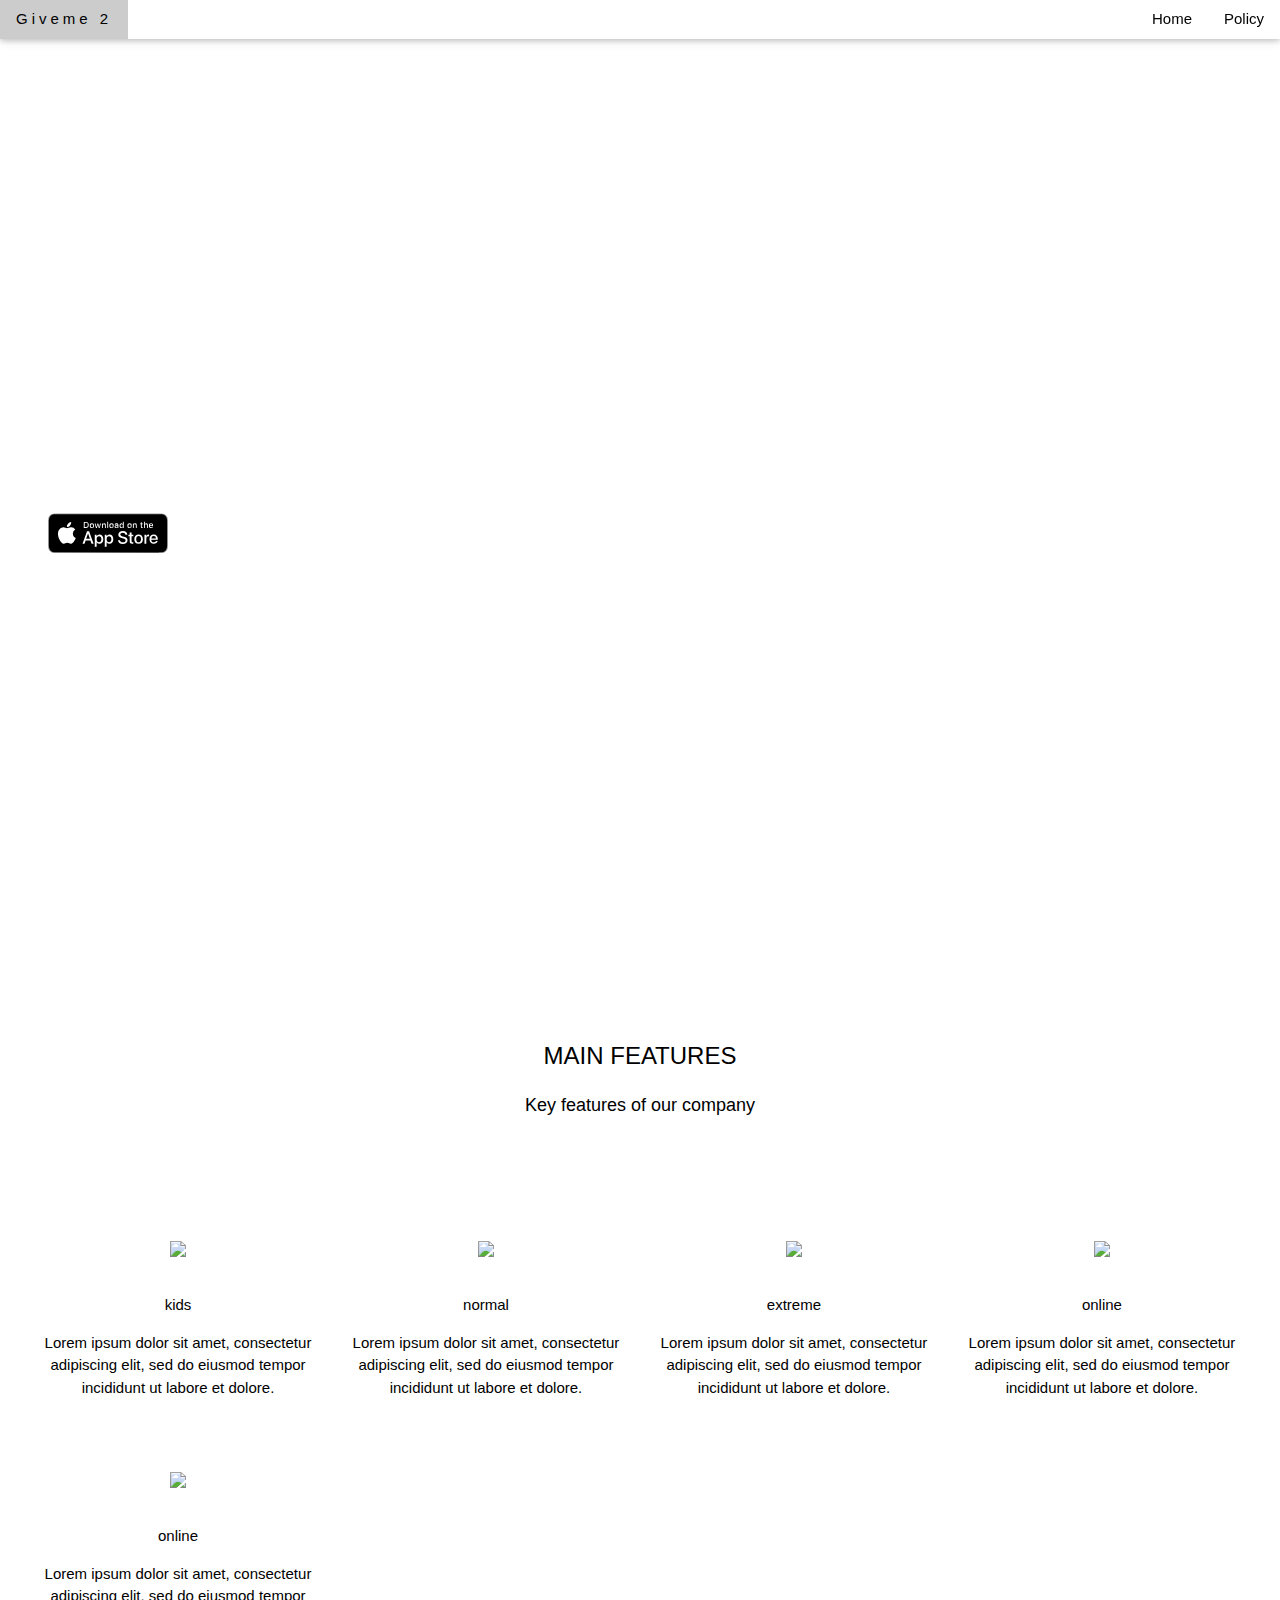
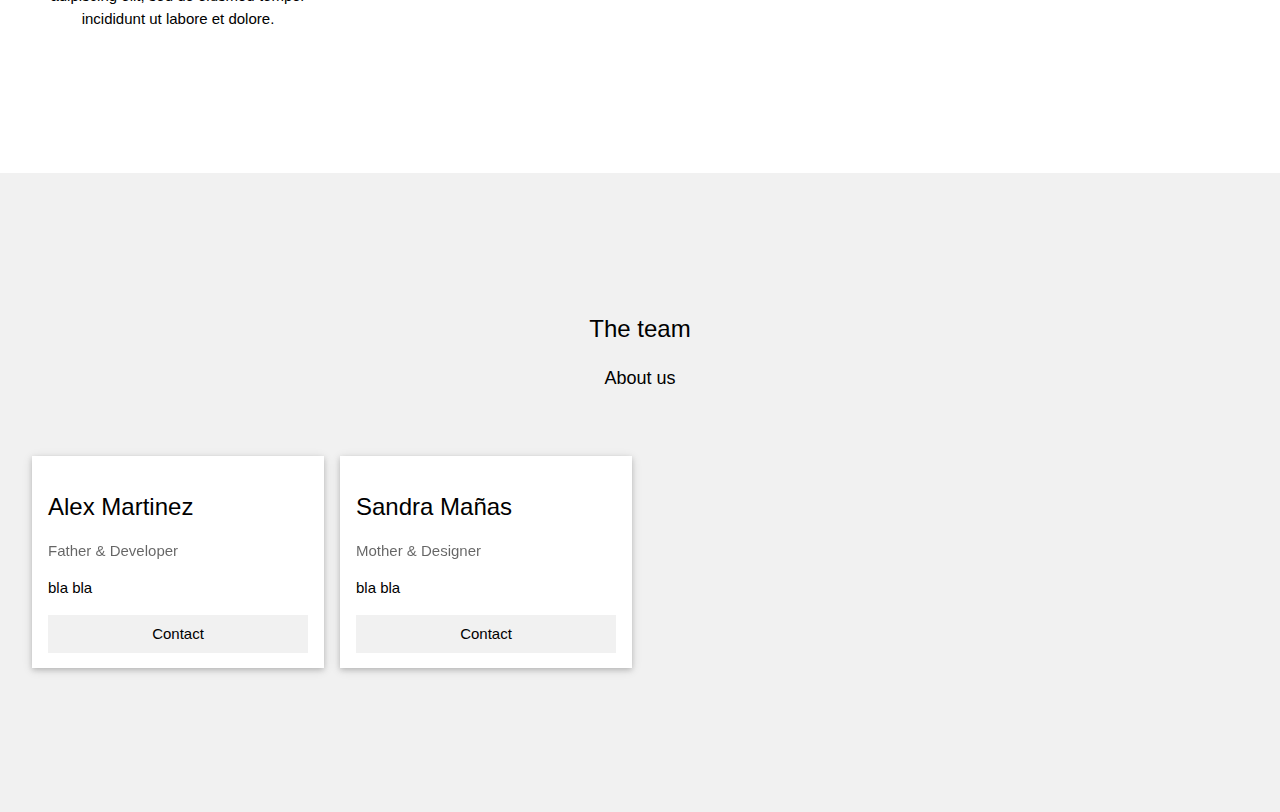
==== commit 3f824d6e: "Publish deploy 2021-02-10 22:16" ====
--- a/index.html
+++ b/index.html
@@ -1,4 +1,4 @@
-<!DOCTYPE html><html lang="en"><head><meta charset="UTF-8"/><meta name="og:site_name" content="Giveme 2"/><link rel="canonical" href="www.giveme2game.com"/><meta name="twitter:url" content="www.giveme2game.com"/><meta name="og:url" content="www.giveme2game.com"/><title>Welcome to Giveme2Website! | Giveme 2</title><meta name="twitter:title" content="Welcome to Giveme2Website! | Giveme 2"/><meta name="og:title" content="Welcome to Giveme2Website! | Giveme 2"/><meta name="description" content="A description of Giveme2Website"/><meta name="twitter:description" content="A description of Giveme2Website"/><meta name="og:description" content="A description of Giveme2Website"/><meta name="twitter:card" content="summary"/><link rel="stylesheet" href="/styles.css" type="text/css"/><meta name="viewport" content="width=device-width, initial-scale=1.0"/><link rel="shortcut icon" href="/images/favicon.png" type="image/png"/><link rel="alternate" href="/feed.rss" type="application/rss+xml" title="Subscribe to Giveme 2"/></head><body><div class="w3-top"><div class="w3-bar w3-white w3-card" id="myNavbar"><a class="w3-bar-item w3-button w3-wide" href="/">Giveme 2</a><div class="w3-right w3-hide-small"><a class="w3-bar-item w3-button" href="/home">Home</a><a class="w3-bar-item w3-button" href="/test">Test</a><a class="w3-bar-item w3-button" href="/policy">Policy</a></div><a class="w3-bar-item w3-button w3-right w3-hide-large w3-hide-medium" href="javascript:void(0)" onclick="w3_open()"><img src="/BILLETE_10.png" width="64"/></a></div></div><nav class="w3-sidebar w3-bar-block w3-black w3-card w3-animate-left w3-hide-medium w3-hide-large" id="mySidebar" style="display: none;"><a class="w3-bar-item w3-button w3-large w3-padding-16" href="javascript:void(0)" onclick="w3_close()">Close ×</a><a class="w3-bar-item w3-button" href="/home" onclick="w3_close()">Home</a><a class="w3-bar-item w3-button" href="/test" onclick="w3_close()">Test</a><a class="w3-bar-item w3-button" href="/policy" onclick="w3_close()">Policy</a></nav><!DOCTYPE html><html><body><header class="bgimg-1 w3-display-container w3-grayscale-min" id="home"><div class="w3-display-left w3-text-white" style="padding:48px"><span class="w3-jumbo w3-hide-small">I different memory game</span><br/><span class="w3-xxlarge w3-hide-large w3-hide-medium">I different memory game</span><br/><span class="w3-large">You will love it</span><br/><div style="padding-top:20px"><a href="https://apps.apple.com/us/app/giveme2/id1324286878"><img src="/AppStore.svg"/></a></div></div></header><div class="w3-container" id="about" style="padding:128px 16px"><h3 class="w3-center">MAIN FEATURES</h3><p class="w3-center w3-large">Key features of our company</p><div class="w3-row-padding w3-center" style="margin-top:64px"><div class="w3-quarter"><img src="/BILLETE_10.png" width="64"/><i class="fa w3-margin-bottom w3-jumbo"></i><p class="large">kids</p><p>Lorem ipsum dolor sit amet, consectetur adipiscing elit, sed do eiusmod tempor incididunt ut labore et dolore.</p></div><div class="w3-quarter"><img src="/BILLETE_10.png" width="64"/><i class="fa w3-margin-bottom w3-jumbo"></i><p class="large">normal</p><p>Lorem ipsum dolor sit amet, consectetur adipiscing elit, sed do eiusmod tempor incididunt ut labore et dolore.</p></div><div class="w3-quarter"><img src="/BILLETE_10.png" width="64"/><i class="fa w3-margin-bottom w3-jumbo"></i><p class="large">extreme</p><p>Lorem ipsum dolor sit amet, consectetur adipiscing elit, sed do eiusmod tempor incididunt ut labore et dolore.</p></div><div class="w3-quarter"><img src="/BILLETE_10.png" width="64"/><i class="fa w3-margin-bottom w3-jumbo"></i><p class="large">online</p><p>Lorem ipsum dolor sit amet, consectetur adipiscing elit, sed do eiusmod tempor incididunt ut labore et dolore.</p></div><div class="w3-quarter"><img src="/BILLETE_10.png" width="64"/><i class="fa w3-margin-bottom w3-jumbo"></i><p class="large">online</p><p>Lorem ipsum dolor sit amet, consectetur adipiscing elit, sed do eiusmod tempor incididunt ut labore et dolore.</p></div></div></div><div class="w3-container w3-light-grey" id="team" style="padding:128px 16px"><h3 class="w3-center">The team</h3><p class="w3-center w3-large">About us</p><div class="w3-row-padding" style="margin-top:64px"><div class="w3-col l3 m6 w3-margin-bottom"><div class="w3-card" style="background-color: white"><img/><div class="w3-container"><h3>Alex Martinez</h3><p class="w3-opacity">Father &amp; Developer</p><p>bla bla</p><p><button class="w3-button w3-light-grey w3-block"><i class="fa fa-envelope"></i>Contact</button></p></div></div></div><div class="w3-col l3 m6 w3-margin-bottom"><div class="w3-card" style="background-color: white"><img/><div class="w3-container"><h3>Sandra Mañas</h3><p class="w3-opacity">Mother &amp; Designer</p><p>bla bla</p><p><button class="w3-button w3-light-grey w3-block"><i class="fa fa-envelope"></i>Contact</button></p></div></div></div></div></div></body></html><script>// Modal Image Gallery
+<!DOCTYPE html><html lang="en"><head><meta charset="UTF-8"/><meta name="og:site_name" content="Giveme 2"/><link rel="canonical" href="www.giveme2game.com"/><meta name="twitter:url" content="www.giveme2game.com"/><meta name="og:url" content="www.giveme2game.com"/><title>Welcome to Giveme2Website! | Giveme 2</title><meta name="twitter:title" content="Welcome to Giveme2Website! | Giveme 2"/><meta name="og:title" content="Welcome to Giveme2Website! | Giveme 2"/><meta name="description" content="A description of Giveme2Website"/><meta name="twitter:description" content="A description of Giveme2Website"/><meta name="og:description" content="A description of Giveme2Website"/><meta name="twitter:card" content="summary"/><link rel="stylesheet" href="/styles.css" type="text/css"/><meta name="viewport" content="width=device-width, initial-scale=1.0"/><link rel="shortcut icon" href="/images/favicon.png" type="image/png"/><link rel="alternate" href="/feed.rss" type="application/rss+xml" title="Subscribe to Giveme 2"/></head><body><div class="w3-top"><div class="w3-bar w3-white w3-card" id="myNavbar"><a class="w3-bar-item w3-button w3-wide" href="/">Giveme 2</a><div class="w3-right w3-hide-small"><a class="w3-bar-item w3-button" href="/home">Home</a><a class="w3-bar-item w3-button" href="/policy">Policy</a></div><a class="w3-bar-item w3-button w3-right w3-hide-large w3-hide-medium" href="javascript:void(0)" onclick="w3_open()"><img src="/BILLETE_10.png" width="64"/></a></div></div><nav class="w3-sidebar w3-bar-block w3-black w3-card w3-animate-left w3-hide-medium w3-hide-large" id="mySidebar" style="display: none;"><a class="w3-bar-item w3-button w3-large w3-padding-16" href="javascript:void(0)" onclick="w3_close()">Close ×</a><a class="w3-bar-item w3-button" href="/home" onclick="w3_close()">Home</a><a class="w3-bar-item w3-button" href="/policy" onclick="w3_close()">Policy</a></nav><!DOCTYPE html><html><body><header class="bgimg-1 w3-display-container w3-grayscale-min" id="home"><div class="w3-display-left w3-text-white" style="padding:48px"><span class="w3-jumbo w3-hide-small">I different memory game</span><br/><span class="w3-xxlarge w3-hide-large w3-hide-medium">I different memory game</span><br/><span class="w3-large">You will love it</span><br/><div style="padding-top:20px"><a href="https://apps.apple.com/us/app/giveme2/id1324286878"><img src="/AppStore.svg"/></a></div></div></header><div class="w3-container" id="about" style="padding:128px 16px"><h3 class="w3-center">MAIN FEATURES</h3><p class="w3-center w3-large">Key features of our company</p><div class="w3-row-padding w3-center" style="margin-top:64px"><div class="w3-quarter"><img src="/BILLETE_10.png" width="64"/><i class="fa w3-margin-bottom w3-jumbo"></i><p class="large">kids</p><p>Lorem ipsum dolor sit amet, consectetur adipiscing elit, sed do eiusmod tempor incididunt ut labore et dolore.</p></div><div class="w3-quarter"><img src="/BILLETE_10.png" width="64"/><i class="fa w3-margin-bottom w3-jumbo"></i><p class="large">normal</p><p>Lorem ipsum dolor sit amet, consectetur adipiscing elit, sed do eiusmod tempor incididunt ut labore et dolore.</p></div><div class="w3-quarter"><img src="/BILLETE_10.png" width="64"/><i class="fa w3-margin-bottom w3-jumbo"></i><p class="large">extreme</p><p>Lorem ipsum dolor sit amet, consectetur adipiscing elit, sed do eiusmod tempor incididunt ut labore et dolore.</p></div><div class="w3-quarter"><img src="/BILLETE_10.png" width="64"/><i class="fa w3-margin-bottom w3-jumbo"></i><p class="large">online</p><p>Lorem ipsum dolor sit amet, consectetur adipiscing elit, sed do eiusmod tempor incididunt ut labore et dolore.</p></div><div class="w3-quarter"><img src="/BILLETE_10.png" width="64"/><i class="fa w3-margin-bottom w3-jumbo"></i><p class="large">online</p><p>Lorem ipsum dolor sit amet, consectetur adipiscing elit, sed do eiusmod tempor incididunt ut labore et dolore.</p></div></div></div><div class="w3-container w3-light-grey" id="team" style="padding:128px 16px"><h3 class="w3-center">The team</h3><p class="w3-center w3-large">About us</p><div class="w3-row-padding" style="margin-top:64px"><div class="w3-col l3 m6 w3-margin-bottom"><div class="w3-card" style="background-color: white"><img/><div class="w3-container"><h3>Alex Martinez</h3><p class="w3-opacity">Father &amp; Developer</p><p>bla bla</p><p><button class="w3-button w3-light-grey w3-block"><i class="fa fa-envelope"></i>Contact</button></p></div></div></div><div class="w3-col l3 m6 w3-margin-bottom"><div class="w3-card" style="background-color: white"><img/><div class="w3-container"><h3>Sandra Mañas</h3><p class="w3-opacity">Mother &amp; Designer</p><p>bla bla</p><p><button class="w3-button w3-light-grey w3-block"><i class="fa fa-envelope"></i>Contact</button></p></div></div></div></div></div></body></html><script>// Modal Image Gallery
 function onClick(element) {
   document.getElementById("img01").src = element.src;
   document.getElementById("modal01").style.display = "block";
